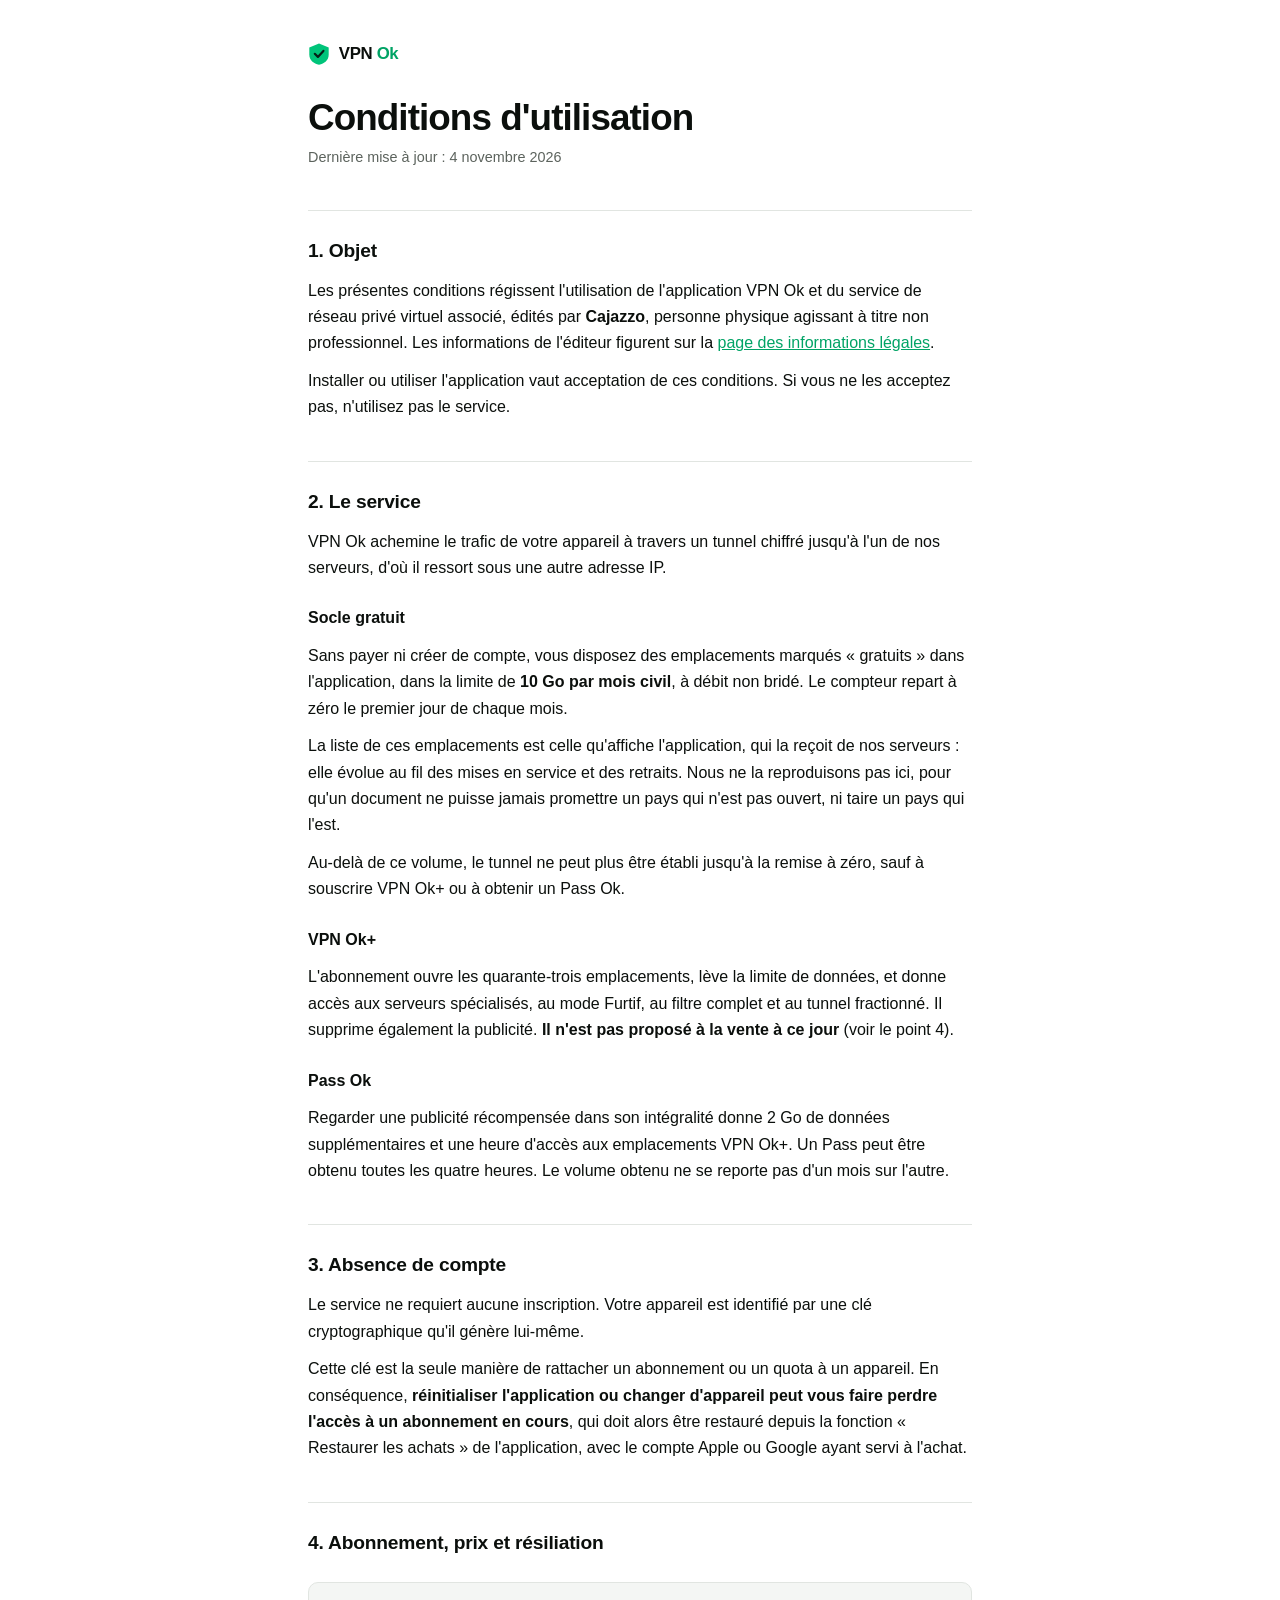
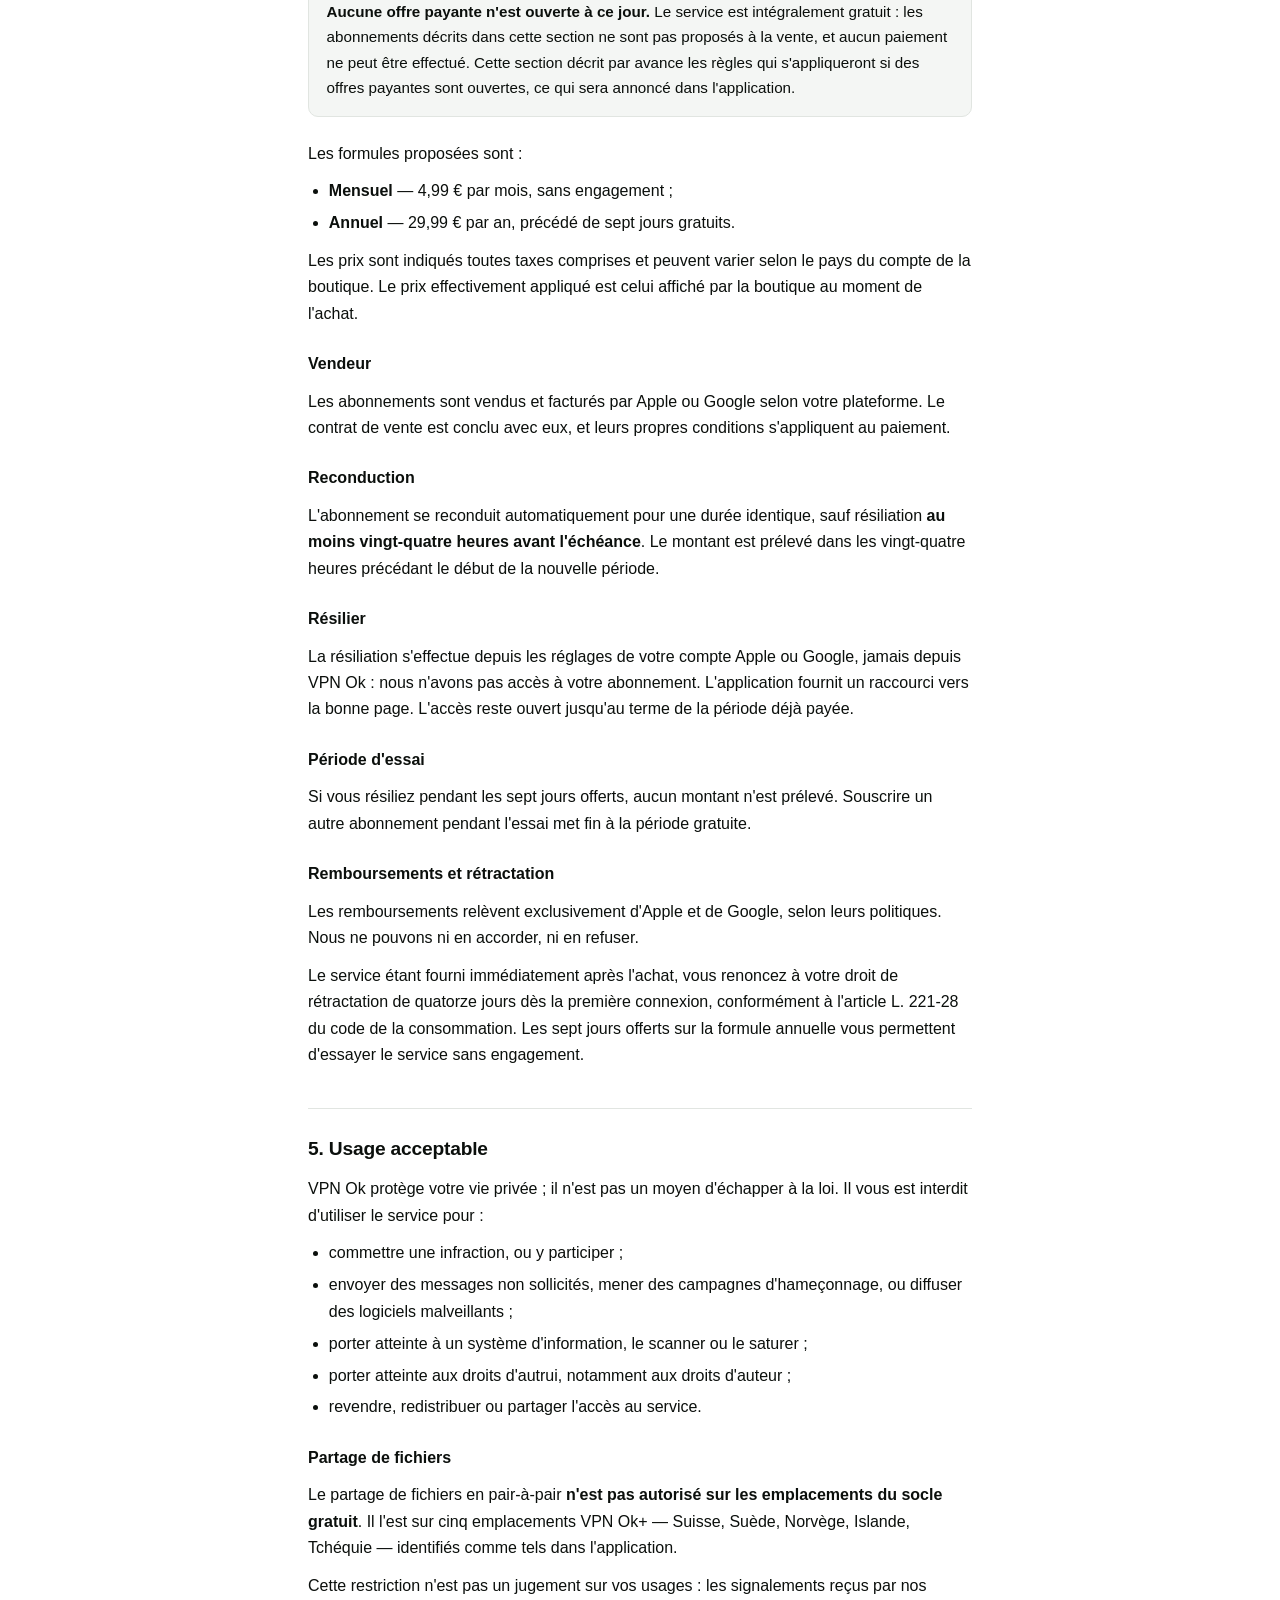
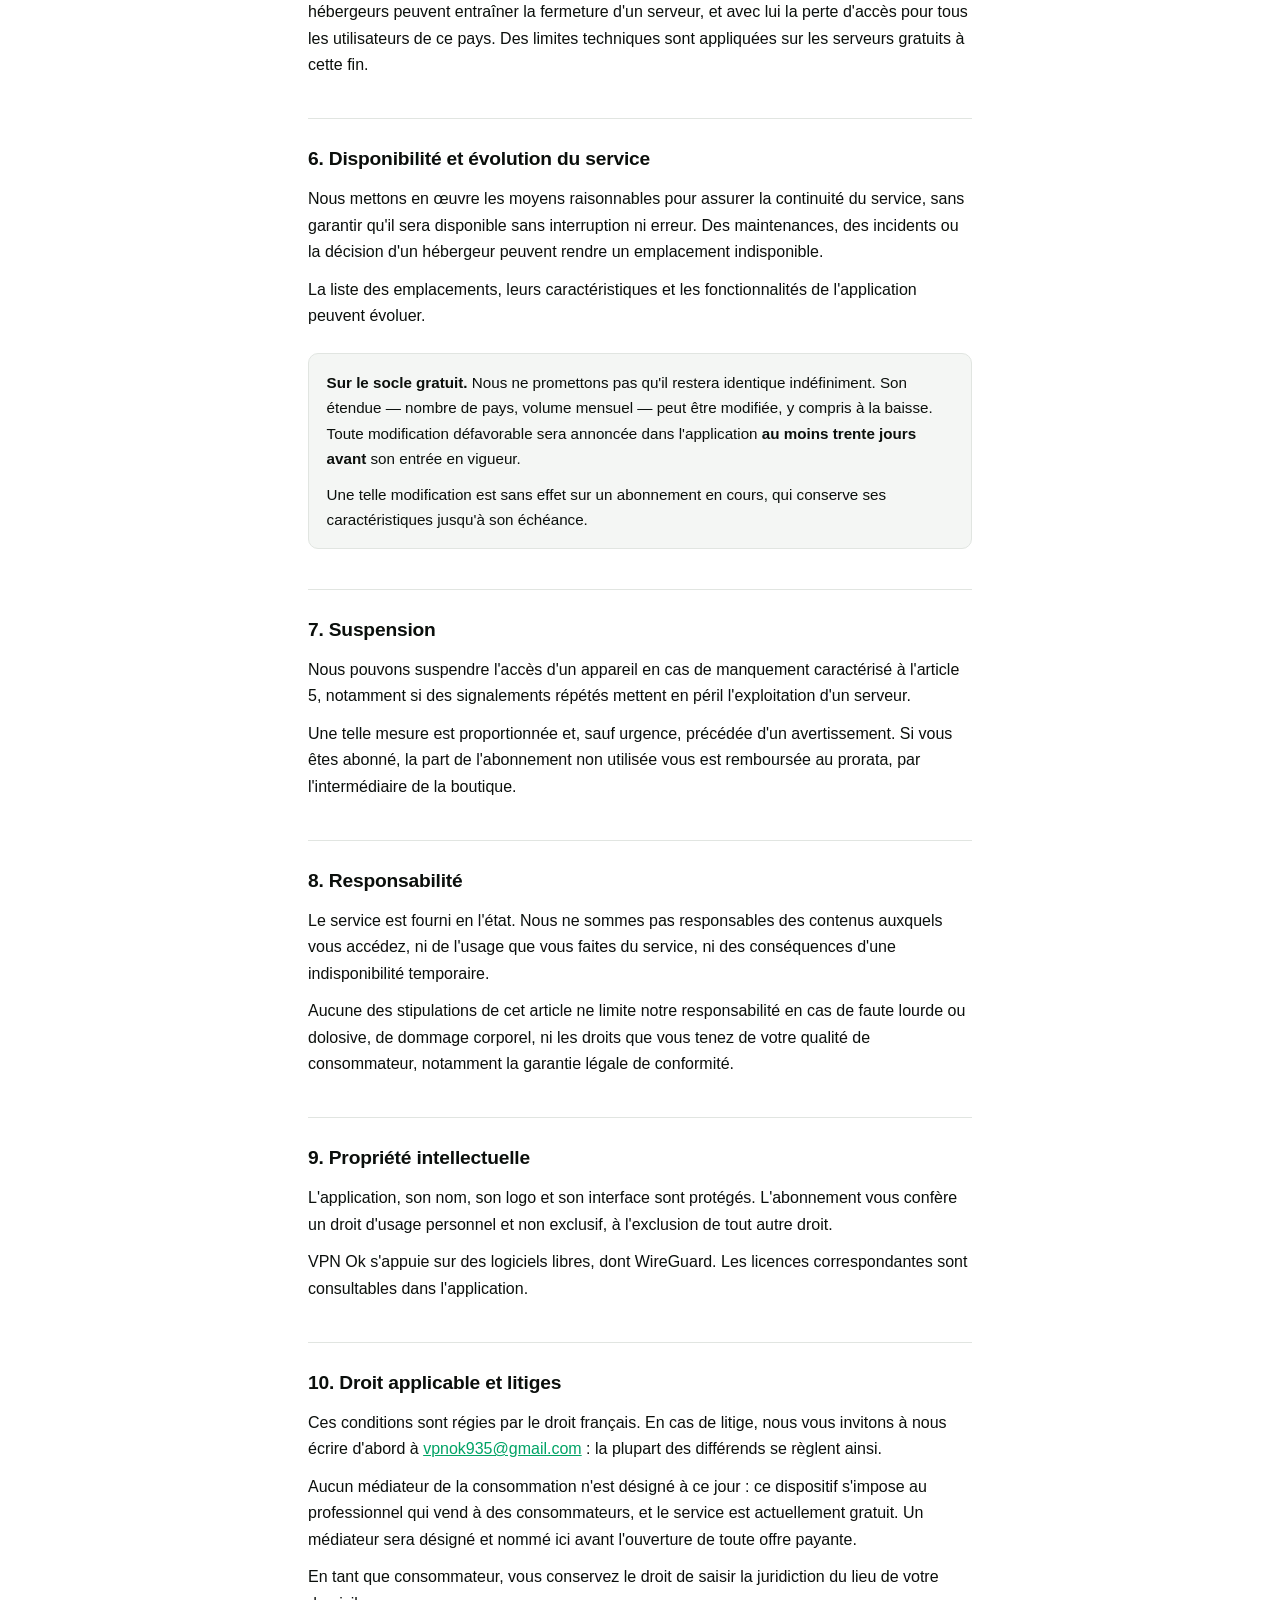
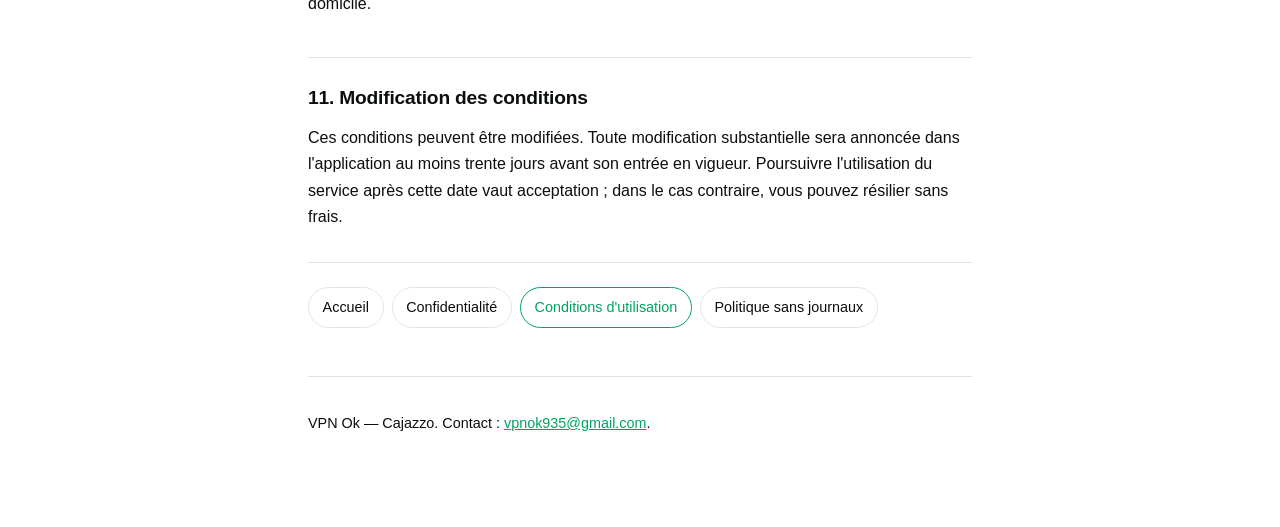
==== conditions.html @ 25d1185a "Renommer en VPN Ok et cesser de promettre des pays Le service s'appelle VPN Ok : « VPV » était une f" ====
<!doctype html>
<html lang="fr">
<head>
<meta charset="utf-8">
<meta name="viewport" content="width=device-width, initial-scale=1">
<title>Conditions d'utilisation — VPN Ok</title>
<link rel="stylesheet" href="style.css">
</head>
<body>
<div class="wrap">

<header>
<a class="brand" href="./index.html">
  <svg width="22" height="22" viewBox="0 0 32 32" aria-hidden="true">
    <path d="M16 .6 30.1 6.4v10.2c0 8.3-6.4 13.5-14.1 15.1C8.3 30.1 1.9 24.9 1.9 16.6V6.4z" fill="#00c47a"/>
    <path d="M9.9 15.7 14.4 20.2 22.4 11.5" fill="none" stroke="#042017" stroke-width="3.2" stroke-linecap="round" stroke-linejoin="round"/>
  </svg>
  <span>VPN <span class="ok">Ok</span></span>
</a>
<h1>Conditions d'utilisation</h1>
<p class="updated">Dernière mise à jour : 4 novembre 2026</p>
</header>

<h2>1. Objet</h2>

<p>Les présentes conditions régissent l'utilisation de l'application VPN Ok
et du service de réseau privé virtuel associé, édités par
<strong>Cajazzo</strong>, personne physique agissant à titre non
professionnel. Les informations de l'éditeur figurent sur la
<a href="index.html">page des informations légales</a>.</p>

<p>Installer ou utiliser l'application vaut acceptation de ces conditions.
Si vous ne les acceptez pas, n'utilisez pas le service.</p>

<h2>2. Le service</h2>

<p>VPN Ok achemine le trafic de votre appareil à travers un tunnel chiffré
jusqu'à l'un de nos serveurs, d'où il ressort sous une autre adresse IP.</p>

<h3>Socle gratuit</h3>

<p>Sans payer ni créer de compte, vous disposez des emplacements marqués
« gratuits » dans l'application, dans la limite de <strong>10 Go par mois
civil</strong>, à débit non bridé. Le compteur repart à zéro le premier jour
de chaque mois.</p>

<p>La liste de ces emplacements est celle qu'affiche l'application, qui la
reçoit de nos serveurs : elle évolue au fil des mises en service et des
retraits. Nous ne la reproduisons pas ici, pour qu'un document ne puisse
jamais promettre un pays qui n'est pas ouvert, ni taire un pays qui l'est.</p>

<p>Au-delà de ce volume, le tunnel ne peut plus être établi jusqu'à la
remise à zéro, sauf à souscrire VPN Ok+ ou à obtenir un Pass Ok.</p>

<h3>VPN Ok+</h3>

<p>L'abonnement ouvre les quarante-trois emplacements, lève la limite de
données, et donne accès aux serveurs spécialisés, au mode Furtif, au filtre
complet et au tunnel fractionné. Il supprime également la publicité.
<strong>Il n'est pas proposé à la vente à ce jour</strong> (voir le point 4).</p>

<h3>Pass Ok</h3>

<p>Regarder une publicité récompensée dans son intégralité donne 2 Go de
données supplémentaires et une heure d'accès aux emplacements VPN Ok+. Un
Pass peut être obtenu toutes les quatre heures. Le volume obtenu ne se
reporte pas d'un mois sur l'autre.</p>

<h2>3. Absence de compte</h2>

<p>Le service ne requiert aucune inscription. Votre appareil est identifié
par une clé cryptographique qu'il génère lui-même.</p>

<p>Cette clé est la seule manière de rattacher un abonnement ou un quota à
un appareil. En conséquence, <strong>réinitialiser l'application ou changer
d'appareil peut vous faire perdre l'accès à un abonnement en cours</strong>,
qui doit alors être restauré depuis la fonction « Restaurer les achats » de
l'application, avec le compte Apple ou Google ayant servi à l'achat.</p>

<h2>4. Abonnement, prix et résiliation</h2>

<div class="callout">
<p><strong>Aucune offre payante n'est ouverte à ce jour.</strong> Le service
est intégralement gratuit : les abonnements décrits dans cette section ne
sont pas proposés à la vente, et aucun paiement ne peut être effectué. Cette
section décrit par avance les règles qui s'appliqueront si des offres
payantes sont ouvertes, ce qui sera annoncé dans l'application.</p>
</div>

<p>Les formules proposées sont :</p>

<ul>
<li><strong>Mensuel</strong> — 4,99 € par mois, sans engagement ;</li>
<li><strong>Annuel</strong> — 29,99 € par an, précédé de sept jours
gratuits.</li>
</ul>

<p>Les prix sont indiqués toutes taxes comprises et peuvent varier selon le
pays du compte de la boutique. Le prix effectivement appliqué est celui
affiché par la boutique au moment de l'achat.</p>

<h3>Vendeur</h3>

<p>Les abonnements sont vendus et facturés par Apple ou Google selon votre
plateforme. Le contrat de vente est conclu avec eux, et leurs propres
conditions s'appliquent au paiement.</p>

<h3>Reconduction</h3>

<p>L'abonnement se reconduit automatiquement pour une durée identique, sauf
résiliation <strong>au moins vingt-quatre heures avant l'échéance</strong>.
Le montant est prélevé dans les vingt-quatre heures précédant le début de la
nouvelle période.</p>

<h3>Résilier</h3>

<p>La résiliation s'effectue depuis les réglages de votre compte Apple ou
Google, jamais depuis VPN Ok : nous n'avons pas accès à votre abonnement.
L'application fournit un raccourci vers la bonne page. L'accès reste ouvert
jusqu'au terme de la période déjà payée.</p>

<h3>Période d'essai</h3>

<p>Si vous résiliez pendant les sept jours offerts, aucun montant n'est
prélevé. Souscrire un autre abonnement pendant l'essai met fin à la période
gratuite.</p>

<h3>Remboursements et rétractation</h3>

<p>Les remboursements relèvent exclusivement d'Apple et de Google, selon
leurs politiques. Nous ne pouvons ni en accorder, ni en refuser.</p>

<p>Le service étant fourni immédiatement après l'achat, vous renoncez à
votre droit de rétractation de quatorze jours dès la première connexion,
conformément à l'article L. 221-28 du code de la consommation. Les sept
jours offerts sur la formule annuelle vous permettent d'essayer le service
sans engagement.</p>

<h2>5. Usage acceptable</h2>

<p>VPN Ok protège votre vie privée ; il n'est pas un moyen d'échapper à la
loi. Il vous est interdit d'utiliser le service pour :</p>

<ul>
<li>commettre une infraction, ou y participer ;</li>
<li>envoyer des messages non sollicités, mener des campagnes d'hameçonnage,
ou diffuser des logiciels malveillants ;</li>
<li>porter atteinte à un système d'information, le scanner ou le saturer ;</li>
<li>porter atteinte aux droits d'autrui, notamment aux droits d'auteur ;</li>
<li>revendre, redistribuer ou partager l'accès au service.</li>
</ul>

<h3>Partage de fichiers</h3>

<p>Le partage de fichiers en pair-à-pair <strong>n'est pas autorisé sur les
emplacements du socle gratuit</strong>. Il l'est sur cinq emplacements
VPN Ok+ — Suisse, Suède, Norvège, Islande, Tchéquie — identifiés comme tels
dans l'application.</p>

<p>Cette restriction n'est pas un jugement sur vos usages : les signalements
reçus par nos hébergeurs peuvent entraîner la fermeture d'un serveur, et
avec lui la perte d'accès pour tous les utilisateurs de ce pays. Des limites
techniques sont appliquées sur les serveurs gratuits à cette fin.</p>

<h2>6. Disponibilité et évolution du service</h2>

<p>Nous mettons en œuvre les moyens raisonnables pour assurer la continuité
du service, sans garantir qu'il sera disponible sans interruption ni erreur.
Des maintenances, des incidents ou la décision d'un hébergeur peuvent rendre
un emplacement indisponible.</p>

<p>La liste des emplacements, leurs caractéristiques et les fonctionnalités
de l'application peuvent évoluer.</p>

<div class="callout">
<p><strong>Sur le socle gratuit.</strong> Nous ne promettons pas qu'il
restera identique indéfiniment. Son étendue — nombre de pays, volume
mensuel — peut être modifiée, y compris à la baisse. Toute modification
défavorable sera annoncée dans l'application <strong>au moins trente jours
avant</strong> son entrée en vigueur.</p>
<p>Une telle modification est sans effet sur un abonnement en cours, qui
conserve ses caractéristiques jusqu'à son échéance.</p>
</div>

<h2>7. Suspension</h2>

<p>Nous pouvons suspendre l'accès d'un appareil en cas de manquement
caractérisé à l'article 5, notamment si des signalements répétés mettent en
péril l'exploitation d'un serveur.</p>

<p>Une telle mesure est proportionnée et, sauf urgence, précédée d'un
avertissement. Si vous êtes abonné, la part de l'abonnement non utilisée
vous est remboursée au prorata, par l'intermédiaire de la boutique.</p>

<h2>8. Responsabilité</h2>

<p>Le service est fourni en l'état. Nous ne sommes pas responsables des
contenus auxquels vous accédez, ni de l'usage que vous faites du service,
ni des conséquences d'une indisponibilité temporaire.</p>

<p>Aucune des stipulations de cet article ne limite notre responsabilité en
cas de faute lourde ou dolosive, de dommage corporel, ni les droits que vous
tenez de votre qualité de consommateur, notamment la garantie légale de
conformité.</p>

<h2>9. Propriété intellectuelle</h2>

<p>L'application, son nom, son logo et son interface sont protégés.
L'abonnement vous confère un droit d'usage personnel et non exclusif, à
l'exclusion de tout autre droit.</p>

<p>VPN Ok s'appuie sur des logiciels libres, dont WireGuard. Les licences
correspondantes sont consultables dans l'application.</p>

<h2>10. Droit applicable et litiges</h2>

<p>Ces conditions sont régies par le droit français. En cas de litige, nous
vous invitons à nous écrire d'abord à
<a href="mailto:vpnok935@gmail.com">vpnok935@gmail.com</a> : la plupart des
différends se règlent ainsi.</p>

<p>Aucun médiateur de la consommation n'est désigné à ce jour : ce
dispositif s'impose au professionnel qui vend à des consommateurs, et le
service est actuellement gratuit. Un médiateur sera désigné et nommé ici
avant l'ouverture de toute offre payante.</p>

<p>En tant que consommateur, vous conservez le droit de saisir la
juridiction du lieu de votre domicile.</p>

<h2>11. Modification des conditions</h2>

<p>Ces conditions peuvent être modifiées. Toute modification substantielle
sera annoncée dans l'application au moins trente jours avant son entrée en
vigueur. Poursuivre l'utilisation du service après cette date vaut
acceptation ; dans le cas contraire, vous pouvez résilier sans frais.</p>

<nav class="pages">
  <a href="index.html">Accueil</a>
  <a href="confidentialite.html">Confidentialité</a>
  <a href="conditions.html" aria-current="page">Conditions d'utilisation</a>
  <a href="sans-journaux.html">Politique sans journaux</a>
</nav>

<footer>
<p>VPN Ok — Cajazzo. Contact :
<a href="mailto:vpnok935@gmail.com">vpnok935@gmail.com</a>.</p>
</footer>

</div>
</body>
</html>
---- style.css ----
/* Pages légales VPN Ok — même palette que l'app : blanc, noir, gris, vert. */

:root {
  --bg: #ffffff;
  --fg: #0b0f0c;
  --fg-dim: #5c635d;
  --line: #e1e5e1;
  --surface: #f4f6f4;
  --accent: #00a365;
  --sans: -apple-system, BlinkMacSystemFont, "Segoe UI", Roboto,
          "Helvetica Neue", Arial, sans-serif;
}

@media (prefers-color-scheme: dark) {
  :root {
    --bg: #0a0a0a;
    --fg: #f4f6f4;
    --fg-dim: #9ba09c;
    --line: #2c2f2c;
    --surface: #161716;
    --accent: #00e08a;
    color-scheme: dark;
  }
}

* { box-sizing: border-box; }

body {
  margin: 0;
  background: var(--bg);
  color: var(--fg);
  font: 16px/1.65 var(--sans);
  -webkit-text-size-adjust: 100%;
}

.wrap {
  max-width: 44rem;
  margin: 0 auto;
  padding: 2.5rem 1.25rem 5rem;
}

header { margin-bottom: 2.5rem; }

.brand {
  display: inline-flex;
  align-items: center;
  gap: .55rem;
  text-decoration: none;
  color: inherit;
  font-weight: 800;
  font-size: 1.05rem;
  letter-spacing: -.02em;
}
.brand .ok { color: var(--accent); }
.brand svg { display: block; }

h1 {
  font-size: clamp(1.7rem, 5vw, 2.3rem);
  line-height: 1.15;
  letter-spacing: -.025em;
  margin: 1.5rem 0 .4rem;
}

.updated {
  color: var(--fg-dim);
  font-size: .9rem;
  margin: 0;
}

h2 {
  font-size: 1.2rem;
  letter-spacing: -.01em;
  margin: 2.5rem 0 .6rem;
  padding-top: 1.5rem;
  border-top: 1px solid var(--line);
}

h3 {
  font-size: 1rem;
  margin: 1.5rem 0 .4rem;
}

p, li { color: var(--fg); }
p { margin: .7rem 0; }
ul, ol { padding-left: 1.3rem; margin: .7rem 0; }
li { margin: .35rem 0; }

a { color: var(--accent); }

strong { font-weight: 600; }

code {
  font-family: ui-monospace, SFMono-Regular, Menlo, monospace;
  font-size: .9em;
  background: var(--surface);
  padding: .1em .35em;
  border-radius: 4px;
}

table {
  width: 100%;
  border-collapse: collapse;
  margin: 1.2rem 0;
  font-size: .95rem;
}
th, td {
  text-align: left;
  padding: .6rem .5rem;
  border-bottom: 1px solid var(--line);
  vertical-align: top;
}
th {
  font-size: .78rem;
  text-transform: uppercase;
  letter-spacing: .06em;
  color: var(--fg-dim);
  font-weight: 600;
}

.callout {
  background: var(--surface);
  border: 1px solid var(--line);
  border-radius: 10px;
  padding: 1rem 1.1rem;
  margin: 1.5rem 0;
  font-size: .95rem;
}
.callout p:first-child { margin-top: 0; }
.callout p:last-child { margin-bottom: 0; }

.todo {
  border-color: var(--accent);
  background: color-mix(in srgb, var(--accent) 9%, transparent);
}

nav.pages {
  display: flex;
  flex-wrap: wrap;
  gap: .5rem;
  margin: 2rem 0 0;
  padding-top: 1.5rem;
  border-top: 1px solid var(--line);
}
nav.pages a {
  text-decoration: none;
  border: 1px solid var(--line);
  border-radius: 999px;
  padding: .45rem .85rem;
  font-size: .9rem;
  color: var(--fg);
}
nav.pages a:hover { border-color: var(--accent); color: var(--accent); }
nav.pages a[aria-current] {
  border-color: var(--accent);
  color: var(--accent);
}

footer {
  margin-top: 3rem;
  padding-top: 1.5rem;
  border-top: 1px solid var(--line);
  color: var(--fg-dim);
  font-size: .9rem;
}

@media print {
  nav.pages, .todo { display: none; }
  body { font-size: 11pt; }
  a { color: inherit; text-decoration: underline; }
}
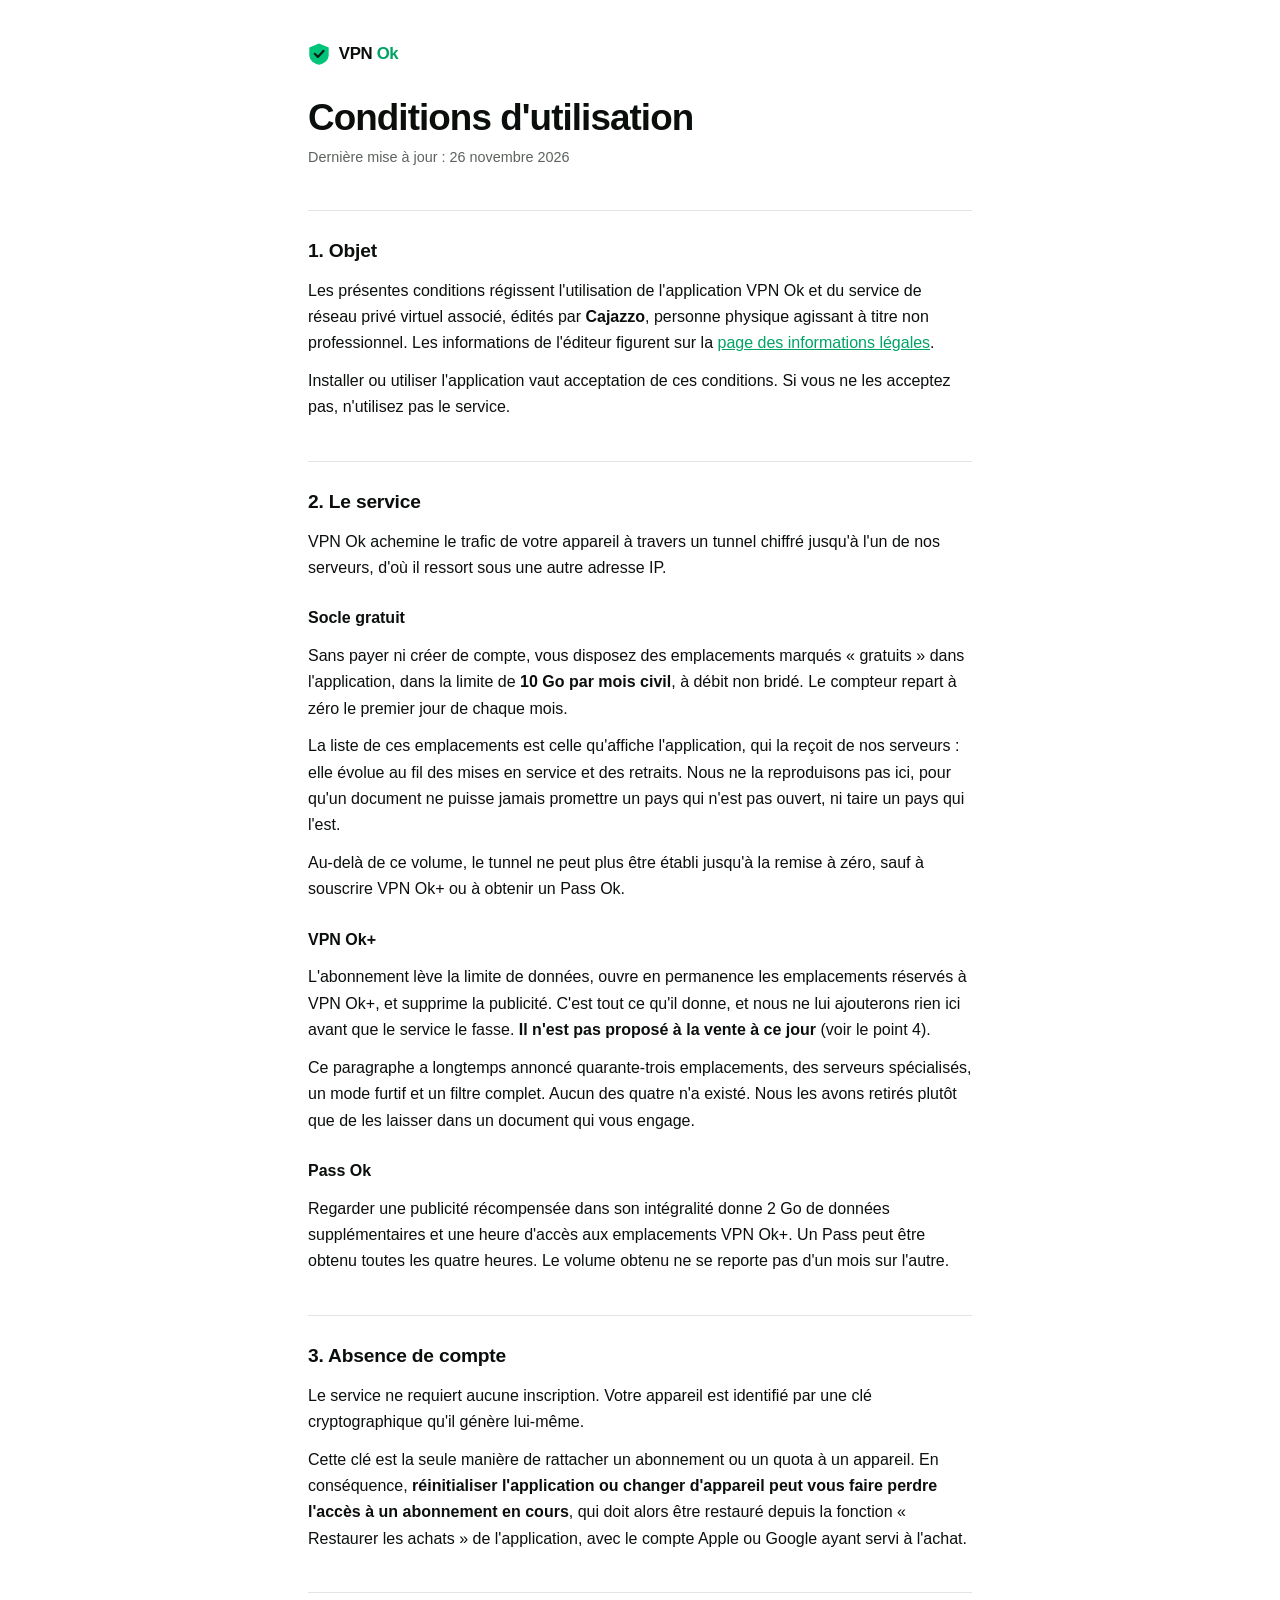
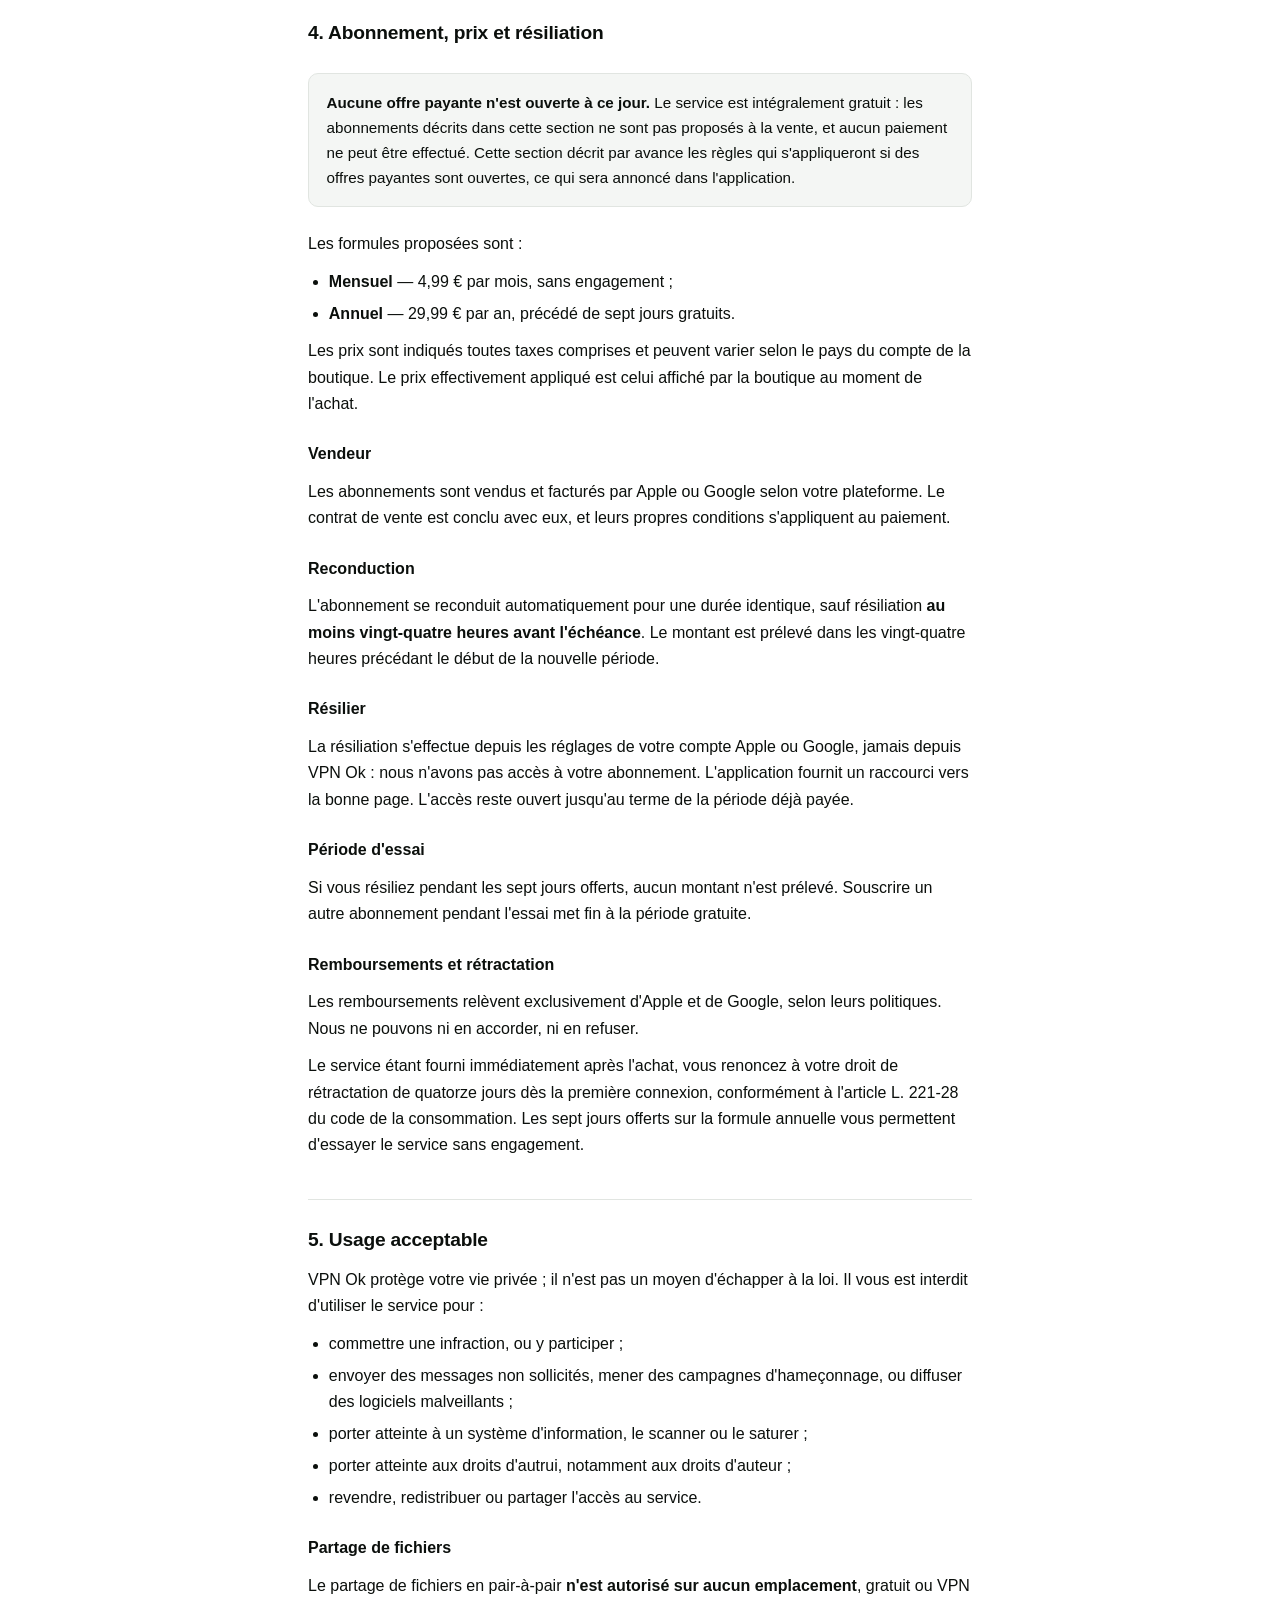
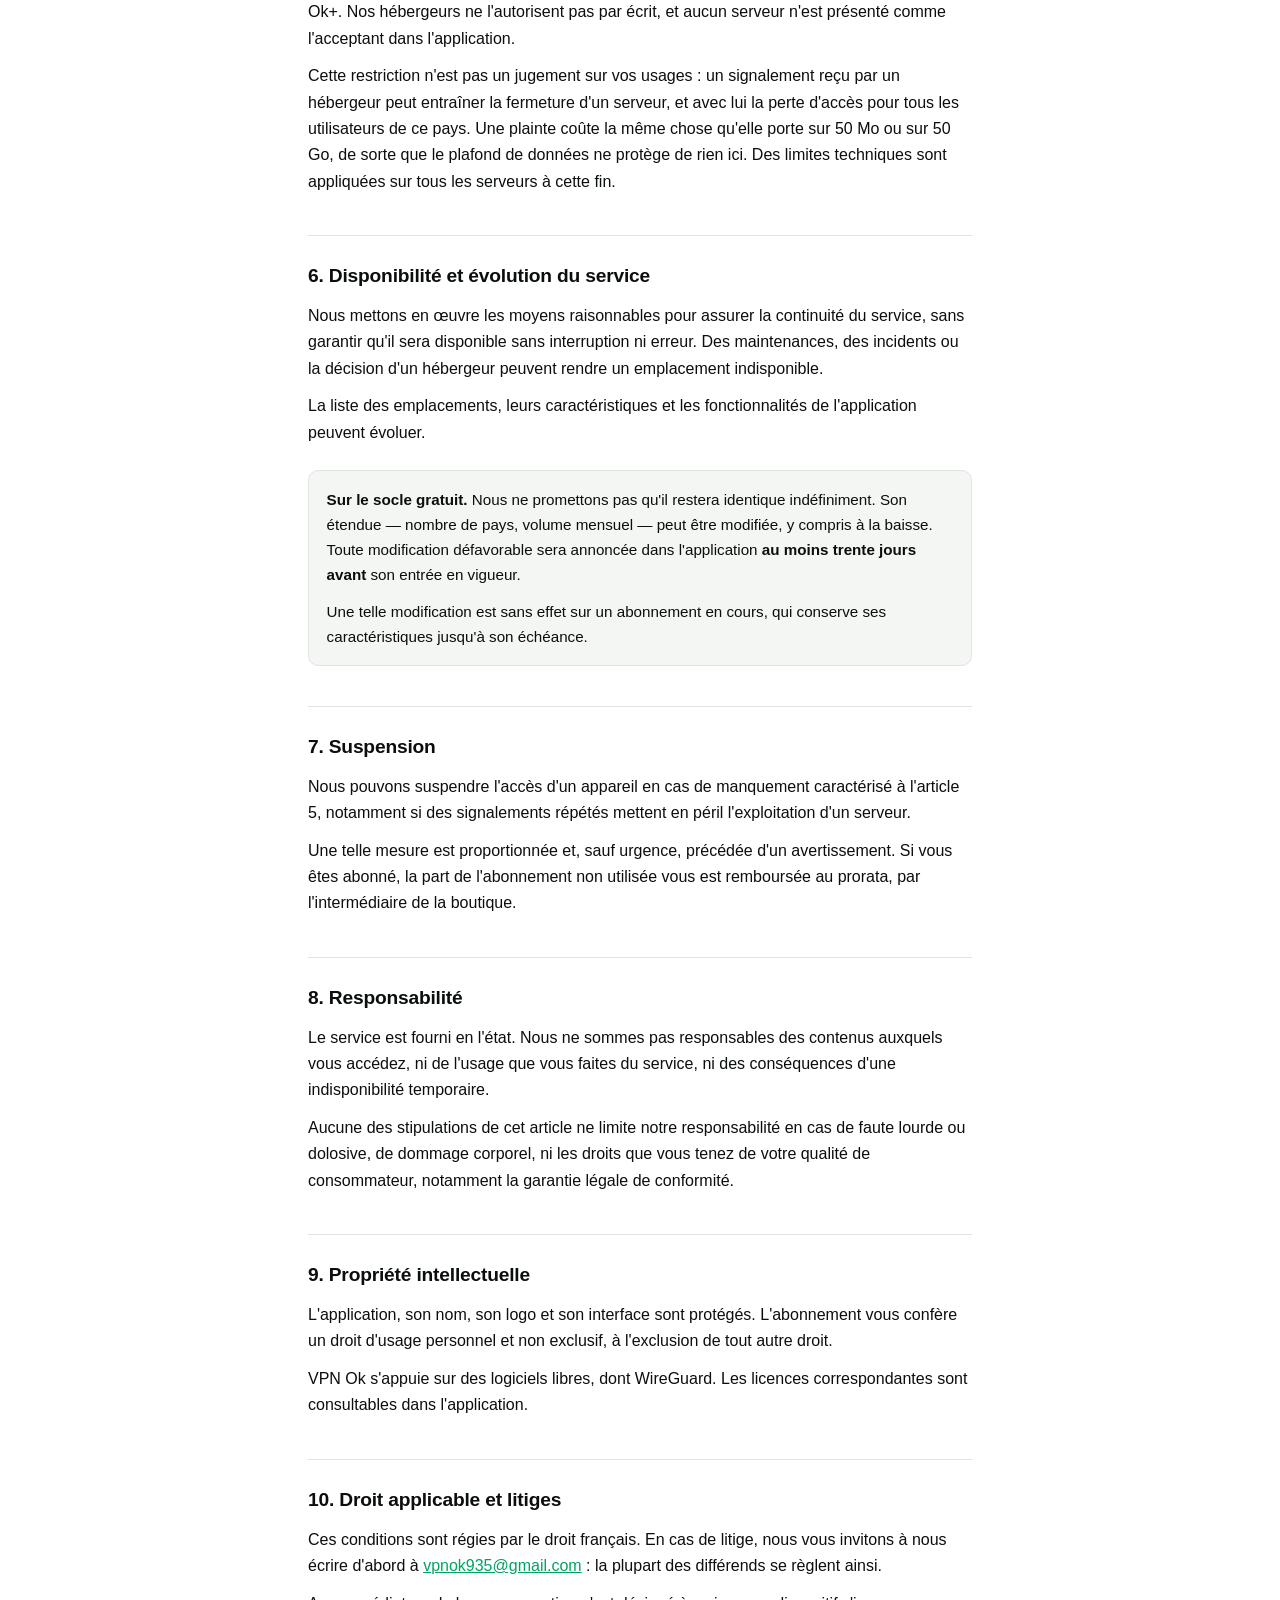
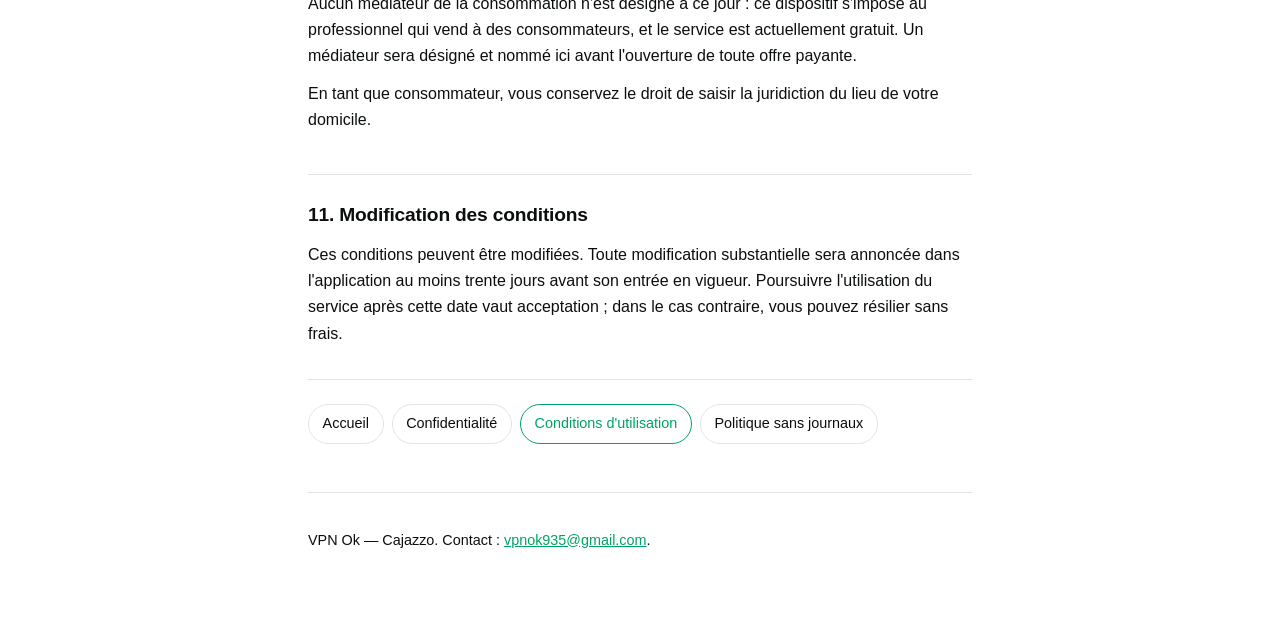
==== commit 155ddf9c: "Retire des conditions ce que le service ne fait pas Le paragraphe VPN Ok+ annonçait « les quarante-t" ====
--- a/conditions.html
+++ b/conditions.html
@@ -18,7 +18,7 @@
   <span>VPN <span class="ok">Ok</span></span>
 </a>
 <h1>Conditions d'utilisation</h1>
-<p class="updated">Dernière mise à jour : 4 novembre 2026</p>
+<p class="updated">Dernière mise à jour : 26 novembre 2026</p>
 </header>
 
 <h2>1. Objet</h2>
@@ -54,10 +54,16 @@
 
 <h3>VPN Ok+</h3>
 
-<p>L'abonnement ouvre les quarante-trois emplacements, lève la limite de
-données, et donne accès aux serveurs spécialisés, au mode Furtif, au filtre
-complet et au tunnel fractionné. Il supprime également la publicité.
-<strong>Il n'est pas proposé à la vente à ce jour</strong> (voir le point 4).</p>
+<p>L'abonnement lève la limite de données, ouvre en permanence les
+emplacements réservés à VPN Ok+, et supprime la publicité. C'est tout ce
+qu'il donne, et nous ne lui ajouterons rien ici avant que le service le
+fasse. <strong>Il n'est pas proposé à la vente à ce jour</strong>
+(voir le point 4).</p>
+
+<p>Ce paragraphe a longtemps annoncé quarante-trois emplacements, des
+serveurs spécialisés, un mode furtif et un filtre complet. Aucun des quatre
+n'a existé. Nous les avons retirés plutôt que de les laisser dans un
+document qui vous engage.</p>
 
 <h3>Pass Ok</h3>
 
@@ -152,15 +158,17 @@
 
 <h3>Partage de fichiers</h3>
 
-<p>Le partage de fichiers en pair-à-pair <strong>n'est pas autorisé sur les
-emplacements du socle gratuit</strong>. Il l'est sur cinq emplacements
-VPN Ok+ — Suisse, Suède, Norvège, Islande, Tchéquie — identifiés comme tels
-dans l'application.</p>
-
-<p>Cette restriction n'est pas un jugement sur vos usages : les signalements
-reçus par nos hébergeurs peuvent entraîner la fermeture d'un serveur, et
-avec lui la perte d'accès pour tous les utilisateurs de ce pays. Des limites
-techniques sont appliquées sur les serveurs gratuits à cette fin.</p>
+<p>Le partage de fichiers en pair-à-pair <strong>n'est autorisé sur aucun
+emplacement</strong>, gratuit ou VPN Ok+. Nos hébergeurs ne l'autorisent pas
+par écrit, et aucun serveur n'est présenté comme l'acceptant dans
+l'application.</p>
+
+<p>Cette restriction n'est pas un jugement sur vos usages : un signalement
+reçu par un hébergeur peut entraîner la fermeture d'un serveur, et avec lui
+la perte d'accès pour tous les utilisateurs de ce pays. Une plainte coûte la
+même chose qu'elle porte sur 50 Mo ou sur 50 Go, de sorte que le plafond de
+données ne protège de rien ici. Des limites techniques sont appliquées sur
+tous les serveurs à cette fin.</p>
 
 <h2>6. Disponibilité et évolution du service</h2>
 
